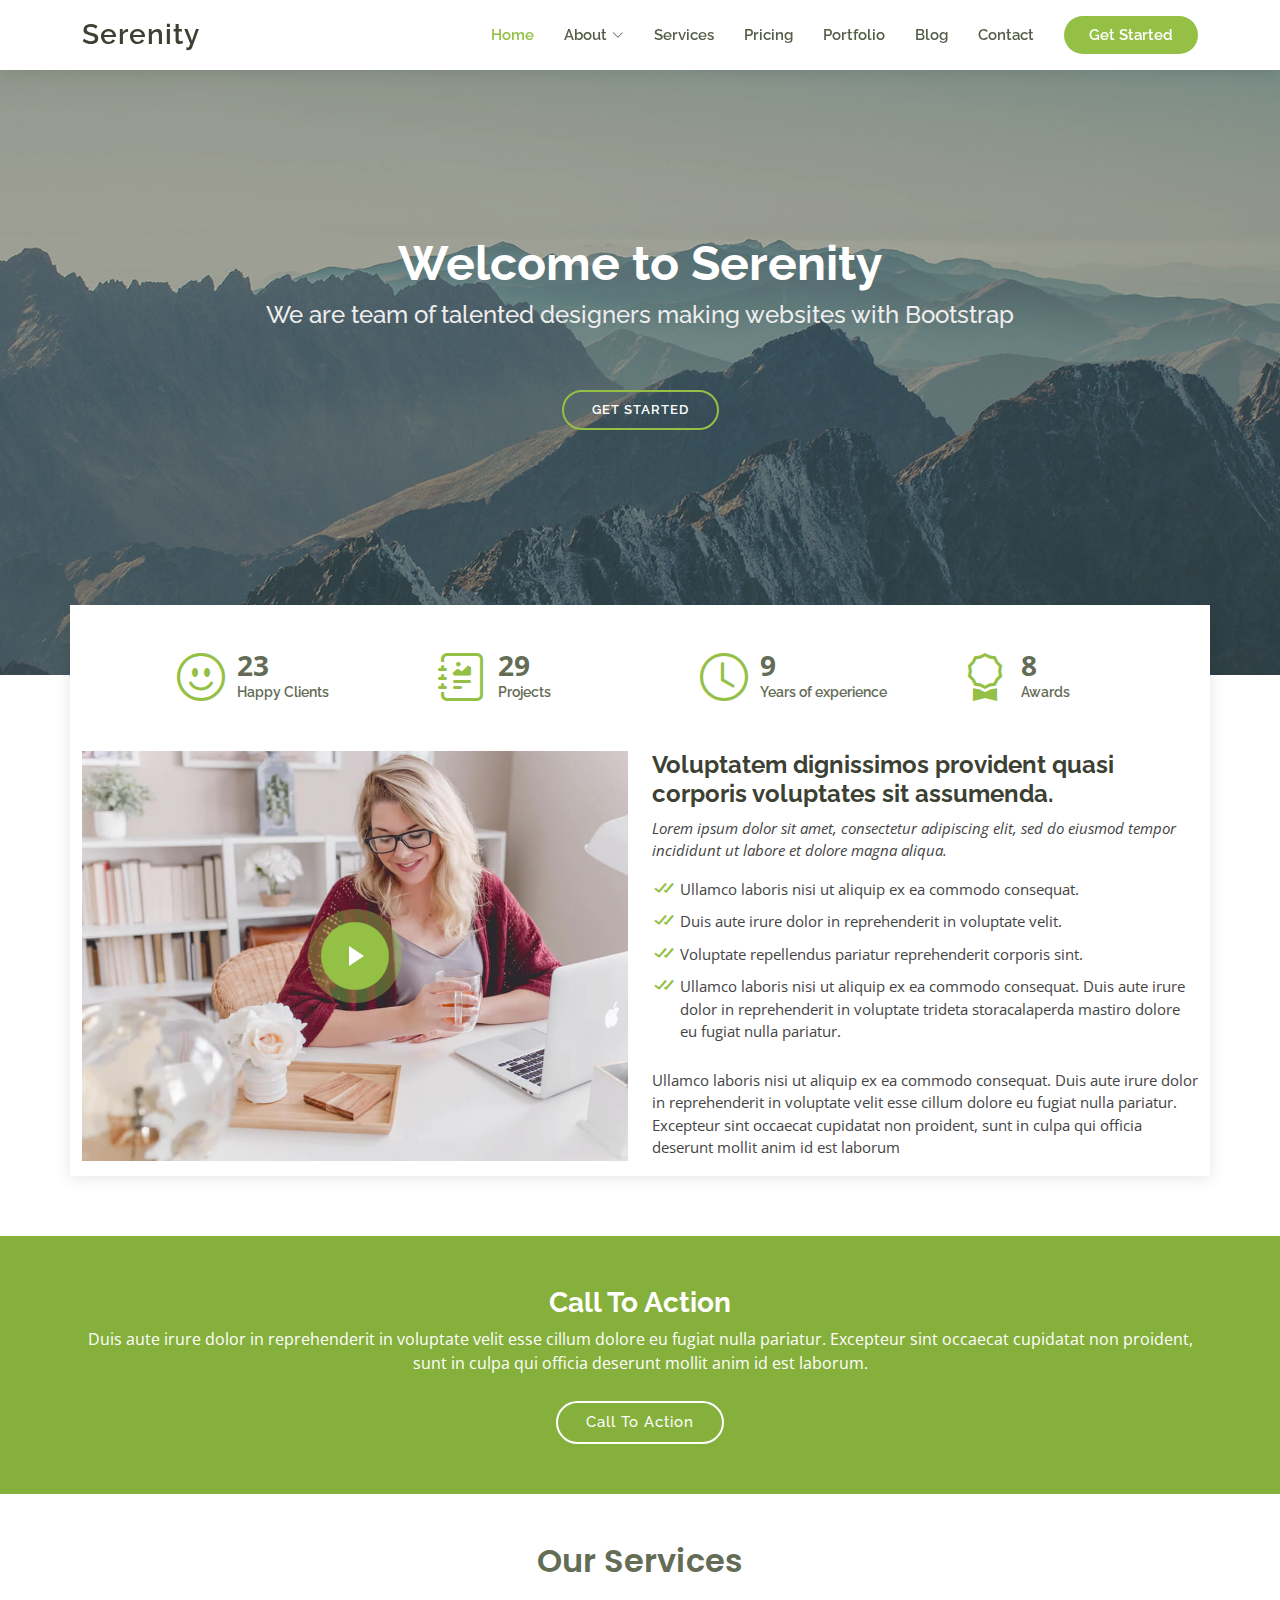
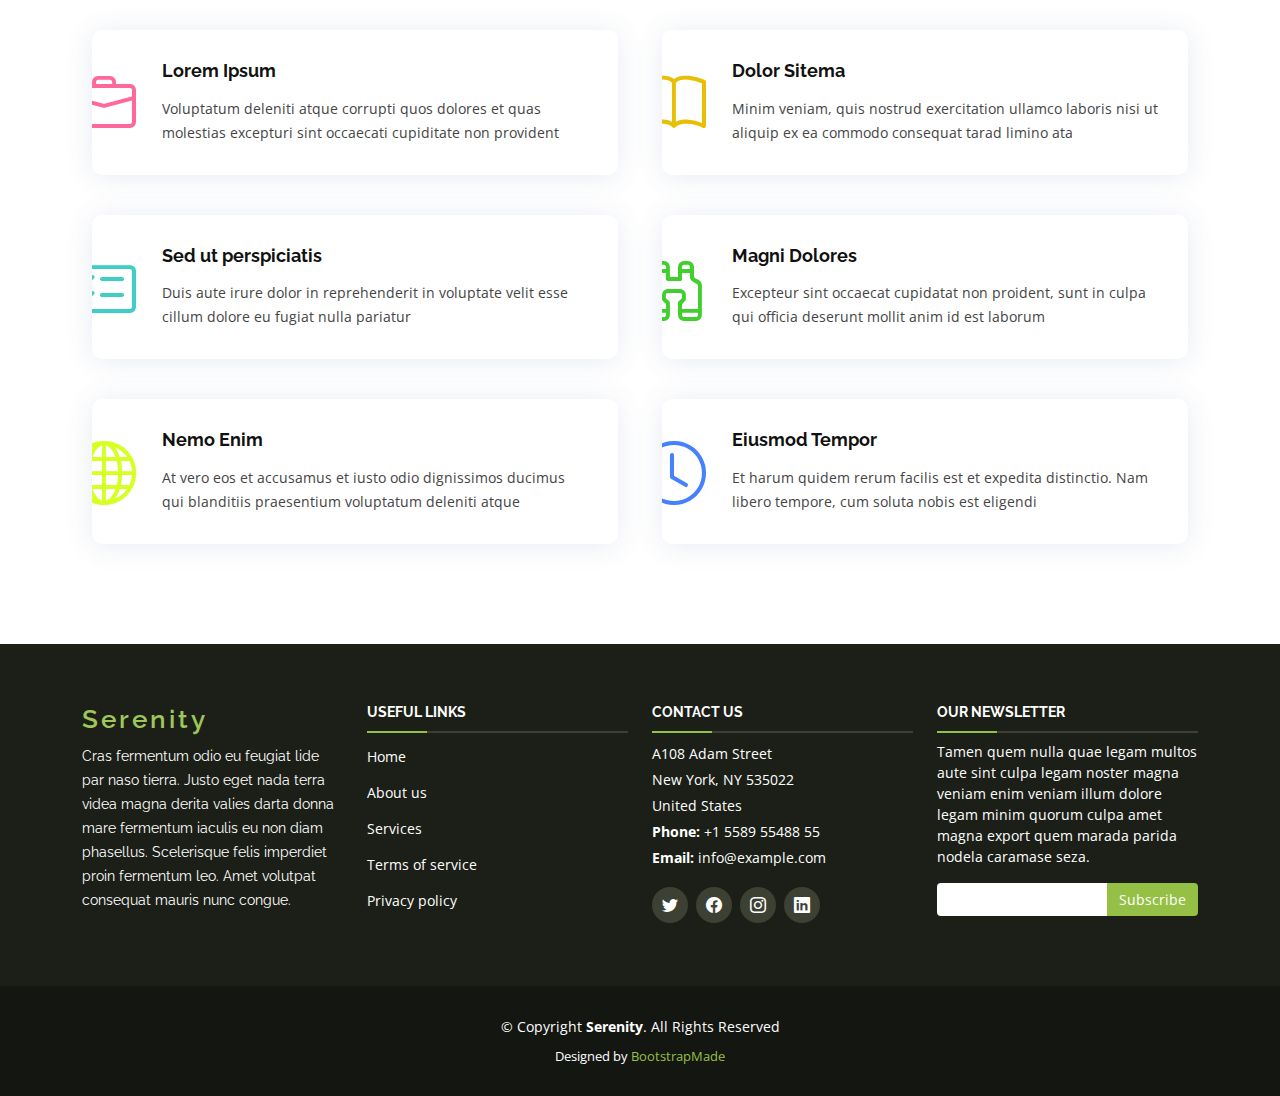
==== index.html @ 633f8e51 "ggwp" ====
<!DOCTYPE html>
<html lang="en">

<head>
  <meta charset="utf-8">
  <meta content="width=device-width, initial-scale=1.0" name="viewport">

  <title>Serenity Bootstrap Template - Index</title>
  <meta content="" name="description">
  <meta content="" name="keywords">

  <!-- Favicons -->
  <link href="assets/img/favicon.png" rel="icon">
  <link href="assets/img/apple-touch-icon.png" rel="apple-touch-icon">

  <!-- Google Fonts -->
  <link href="https://fonts.googleapis.com/css?family=Open+Sans:300,300i,400,400i,600,600i,700,700i|Raleway:300,300i,400,400i,500,500i,600,600i,700,700i|Poppins:300,300i,400,400i,500,500i,600,600i,700,700i" rel="stylesheet">

  <!-- Vendor CSS Files -->
  <link href="assets/vendor/aos/aos.css" rel="stylesheet">
  <link href="assets/vendor/bootstrap/css/bootstrap.min.css" rel="stylesheet">
  <link href="assets/vendor/bootstrap-icons/bootstrap-icons.css" rel="stylesheet">
  <link href="assets/vendor/boxicons/css/boxicons.min.css" rel="stylesheet">
  <link href="assets/vendor/glightbox/css/glightbox.min.css" rel="stylesheet">
  <link href="assets/vendor/swiper/swiper-bundle.min.css" rel="stylesheet">

  <!-- Template Main CSS File -->
  <link href="assets/css/style.css" rel="stylesheet">

  <!-- =======================================================
  * Template Name: Serenity
  * Updated: Jul 27 2023 with Bootstrap v5.3.1
  * Template URL: https://bootstrapmade.com/serenity-bootstrap-corporate-template/
  * Author: BootstrapMade.com
  * License: https://bootstrapmade.com/license/
  ======================================================== -->
</head>

<body>

  <!-- ======= Header ======= -->
  <header id="header" class="fixed-top d-flex align-items-center">
    <div class="container d-flex align-items-center justify-content-between">

      <div class="logo">
        <h1 class="text-light"><a href="index.html">Serenity</a></h1>
        <!-- Uncomment below if you prefer to use an image logo -->
        <!-- <a href="index.html"><img src="assets/img/logo.png" alt="" class="img-fluid"></a>-->
      </div>

      <nav id="navbar" class="navbar">
        <ul>
          <li><a class="active" href="index.html">Home</a></li>
          <li class="dropdown"><a href="#"><span>About</span> <i class="bi bi-chevron-down"></i></a>
            <ul>
              <li><a href="about.html">About</a></li>
              <li><a href="team.html">Team</a></li>
              <li class="dropdown"><a href="#"><span>Deep Drop Down</span> <i class="bi bi-chevron-right"></i></a>
                <ul>
                  <li><a href="#">Deep Drop Down 1</a></li>
                  <li><a href="#">Deep Drop Down 2</a></li>
                  <li><a href="#">Deep Drop Down 3</a></li>
                  <li><a href="#">Deep Drop Down 4</a></li>
                  <li><a href="#">Deep Drop Down 5</a></li>
                </ul>
              </li>
            </ul>
          </li>
          <li><a href="services.html">Services</a></li>
          <li><a href="pricing.html">Pricing</a></li>
          <li><a href="portfolio.html">Portfolio</a></li>
          <li><a href="blog.html">Blog</a></li>
          <li><a href="contact.html">Contact</a></li>

          <li><a class="getstarted" href="about.html">Get Started</a></li>
        </ul>
        <i class="bi bi-list mobile-nav-toggle"></i>
      </nav><!-- .navbar -->

    </div>
  </header><!-- End Header -->

  <!-- ======= Hero Section ======= -->
  <section id="hero">
    <div class="hero-container" >
      <h1>Welcome to Serenity</h1>
      <h2>We are team of talented designers making websites with Bootstrap</h2>
      <a href="#about" class="btn-get-started scrollto">Get Started</a>
    </div>
  </section><!-- End Hero -->

  <main id="main">

    <!-- ======= About Section ======= -->
    <section id="about" class="about">
      <div class="container">

        <div class="row justify-content-end">
          <div class="col-lg-11">
            <div class="row justify-content-end">

              <div class="col-lg-3 col-md-5 col-6 d-md-flex align-items-md-stretch">
                <div class="count-box py-5">
                  <i class="bi bi-emoji-smile"></i>
                  <span data-purecounter-start="0" data-purecounter-end="65" class="purecounter">0</span>
                  <p>Happy Clients</p>
                </div>
              </div>

              <div class="col-lg-3 col-md-5 col-6 d-md-flex align-items-md-stretch">
                <div class="count-box py-5">
                  <i class="bi bi-journal-richtext"></i>
                  <span data-purecounter-start="0" data-purecounter-end="85" class="purecounter">0</span>
                  <p>Projects</p>
                </div>
              </div>

              <div class="col-lg-3 col-md-5 col-6 d-md-flex align-items-md-stretch">
                <div class="count-box pb-5 pt-0 pt-lg-5">
                  <i class="bi bi-clock"></i>
                  <span data-purecounter-start="0" data-purecounter-end="27" class="purecounter">0</span>
                  <p>Years of experience</p>
                </div>
              </div>

              <div class="col-lg-3 col-md-5 col-6 d-md-flex align-items-md-stretch">
                <div class="count-box pb-5 pt-0 pt-lg-5">
                  <i class="bi bi-award"></i>
                  <span data-purecounter-start="0" data-purecounter-end="22" class="purecounter">0</span>
                  <p>Awards</p>
                </div>
              </div>

            </div>
          </div>
        </div>

        <div class="row">

          <div class="col-lg-6 video-box align-self-baseline position-relative">
            <img src="assets/img/about.jpg" class="img-fluid" alt="">
            <a href="https://www.youtube.com/watch?v=jDDaplaOz7Q" class="glightbox play-btn mb-4"></a>
          </div>

          <div class="col-lg-6 pt-3 pt-lg-0 content">
            <h3>Voluptatem dignissimos provident quasi corporis voluptates sit assumenda.</h3>
            <p class="fst-italic">
              Lorem ipsum dolor sit amet, consectetur adipiscing elit, sed do eiusmod tempor incididunt ut labore et dolore
              magna aliqua.
            </p>
            <ul>
              <li><i class="bx bx-check-double"></i> Ullamco laboris nisi ut aliquip ex ea commodo consequat.</li>
              <li><i class="bx bx-check-double"></i> Duis aute irure dolor in reprehenderit in voluptate velit.</li>
              <li><i class="bx bx-check-double"></i> Voluptate repellendus pariatur reprehenderit corporis sint.</li>
              <li><i class="bx bx-check-double"></i> Ullamco laboris nisi ut aliquip ex ea commodo consequat. Duis aute irure dolor in reprehenderit in voluptate trideta storacalaperda mastiro dolore eu fugiat nulla pariatur.</li>
            </ul>
            <p>
              Ullamco laboris nisi ut aliquip ex ea commodo consequat. Duis aute irure dolor in reprehenderit in voluptate
              velit esse cillum dolore eu fugiat nulla pariatur. Excepteur sint occaecat cupidatat non proident, sunt in
              culpa qui officia deserunt mollit anim id est laborum
            </p>
          </div>

        </div>

      </div>
    </section><!-- End About Section -->

    <!-- ======= Cta Section ======= -->
    <section id="cta" class="cta">
      <div class="container" >

        <div class="text-center">
          <h3>Call To Action</h3>
          <p> Duis aute irure dolor in reprehenderit in voluptate velit esse cillum dolore eu fugiat nulla pariatur. Excepteur sint occaecat cupidatat non proident, sunt in culpa qui officia deserunt mollit anim id est laborum.</p>
          <a class="cta-btn" href="#">Call To Action</a>
        </div>

      </div>
    </section><!-- End Cta Section -->

    <!-- ======= Services Section ======= -->
    <section id="services" class="services ">
      <div class="container">

        <div class="section-title pt-5" >
          <h2>Our Services</h2>
        </div>

        <div class="row">
          <div class="col-md-6">
            <div class="icon-box" >
              <div class="icon"><i class="bi bi-briefcase" style="color: #ff689b;"></i></div>
              <h4 class="title"><a href="">Lorem Ipsum</a></h4>
              <p class="description">Voluptatum deleniti atque corrupti quos dolores et quas molestias excepturi sint occaecati cupiditate non provident</p>
            </div>
          </div>
          <div class="col-md-6">
            <div class="icon-box" >
              <div class="icon"><i class="bi bi-book" style="color: #e9bf06;"></i></div>
              <h4 class="title"><a href="">Dolor Sitema</a></h4>
              <p class="description">Minim veniam, quis nostrud exercitation ullamco laboris nisi ut aliquip ex ea commodo consequat tarad limino ata</p>
            </div>
          </div>

          <div class="col-md-6"  data-aos-delay="100">
            <div class="icon-box">
              <div class="icon"><i class="bi bi-card-checklist" style="color: #3fcdc7;"></i></div>
              <h4 class="title"><a href="">Sed ut perspiciatis</a></h4>
              <p class="description">Duis aute irure dolor in reprehenderit in voluptate velit esse cillum dolore eu fugiat nulla pariatur</p>
            </div>
          </div>
          <div class="col-md-6"  data-aos-delay="100">
            <div class="icon-box">
              <div class="icon"><i class="bi bi-binoculars" style="color:#41cf2e;"></i></div>
              <h4 class="title"><a href="">Magni Dolores</a></h4>
              <p class="description">Excepteur sint occaecat cupidatat non proident, sunt in culpa qui officia deserunt mollit anim id est laborum</p>
            </div>
          </div>

          <div class="col-md-6"  data-aos-delay="200">
            <div class="icon-box">
              <div class="icon"><i class="bi bi-globe" style="color: #d6ff22;"></i></div>
              <h4 class="title"><a href="">Nemo Enim</a></h4>
              <p class="description">At vero eos et accusamus et iusto odio dignissimos ducimus qui blanditiis praesentium voluptatum deleniti atque</p>
            </div>
          </div>
          <div class="col-md-6"  data-aos-delay="200">
            <div class="icon-box">
              <div class="icon"><i class="bi bi-clock" style="color: #4680ff;"></i></div>
              <h4 class="title"><a href="">Eiusmod Tempor</a></h4>
              <p class="description">Et harum quidem rerum facilis est et expedita distinctio. Nam libero tempore, cum soluta nobis est eligendi</p>
            </div>
          </div>
        </div>

      </div>
    </section><!-- End Services Section -->

  </main><!-- End #main -->

  <!-- ======= Footer ======= -->
  <footer id="footer">
    <div class="footer-top">
      <div class="container">
        <div class="row">

          <div class="col-lg-3 col-md-6 footer-info">
            <h3>Serenity</h3>
            <p>Cras fermentum odio eu feugiat lide par naso tierra. Justo eget nada terra videa magna derita valies darta donna mare fermentum iaculis eu non diam phasellus. Scelerisque felis imperdiet proin fermentum leo. Amet volutpat consequat mauris nunc congue.</p>
          </div>

          <div class="col-lg-3 col-md-6 footer-links">
            <h4>Useful Links</h4>
            <ul>
              <li><a href="#">Home</a></li>
              <li><a href="#">About us</a></li>
              <li><a href="#">Services</a></li>
              <li><a href="#">Terms of service</a></li>
              <li><a href="#">Privacy policy</a></li>
            </ul>
          </div>

          <div class="col-lg-3 col-md-6 footer-contact">
            <h4>Contact Us</h4>
            <p>
              A108 Adam Street <br>
              New York, NY 535022<br>
              United States <br>
              <strong>Phone:</strong> +1 5589 55488 55<br>
              <strong>Email:</strong> info@example.com<br>
            </p>

            <div class="social-links">
              <a href="#" class="twitter"><i class="bi bi-twitter"></i></a>
              <a href="#" class="facebook"><i class="bi bi-facebook"></i></a>
              <a href="#" class="instagram"><i class="bi bi-instagram"></i></a>
              <a href="#" class="linkedin"><i class="bi bi-linkedin"></i></a>
            </div>

          </div>

          <div class="col-lg-3 col-md-6 footer-newsletter">
            <h4>Our Newsletter</h4>
            <p>Tamen quem nulla quae legam multos aute sint culpa legam noster magna veniam enim veniam illum dolore legam minim quorum culpa amet magna export quem marada parida nodela caramase seza.</p>
            <form action="" method="post">
              <input type="email" name="email"><input type="submit" value="Subscribe">
            </form>
          </div>

        </div>
      </div>
    </div>

    <div class="container">
      <div class="copyright">
        &copy; Copyright <strong><span>Serenity</span></strong>. All Rights Reserved
      </div>
      <div class="credits">
        <!-- All the links in the footer should remain intact. -->
        <!-- You can delete the links only if you purchased the pro version. -->
        <!-- Licensing information: https://bootstrapmade.com/license/ -->
        <!-- Purchase the pro version with working PHP/AJAX contact form: https://bootstrapmade.com/serenity-bootstrap-corporate-template/ -->
        Designed by <a href="https://bootstrapmade.com/">BootstrapMade</a>
      </div>
    </div>
  </footer><!-- End Footer -->

  <a href="#" class="back-to-top d-flex align-items-center justify-content-center"><i class="bi bi-arrow-up-short"></i></a>

  <!-- Vendor JS Files -->
  <script src="assets/vendor/purecounter/purecounter_vanilla.js"></script>
  <script src="assets/vendor/aos/aos.js"></script>
  <script src="assets/vendor/bootstrap/js/bootstrap.bundle.min.js"></script>
  <script src="assets/vendor/glightbox/js/glightbox.min.js"></script>
  <script src="assets/vendor/isotope-layout/isotope.pkgd.min.js"></script>
  <script src="assets/vendor/swiper/swiper-bundle.min.js"></script>
  <script src="assets/vendor/waypoints/noframework.waypoints.js"></script>
  <script src="assets/vendor/php-email-form/validate.js"></script>

  <!-- Template Main JS File -->
  <script src="assets/js/main.js"></script>

</body>

</html>
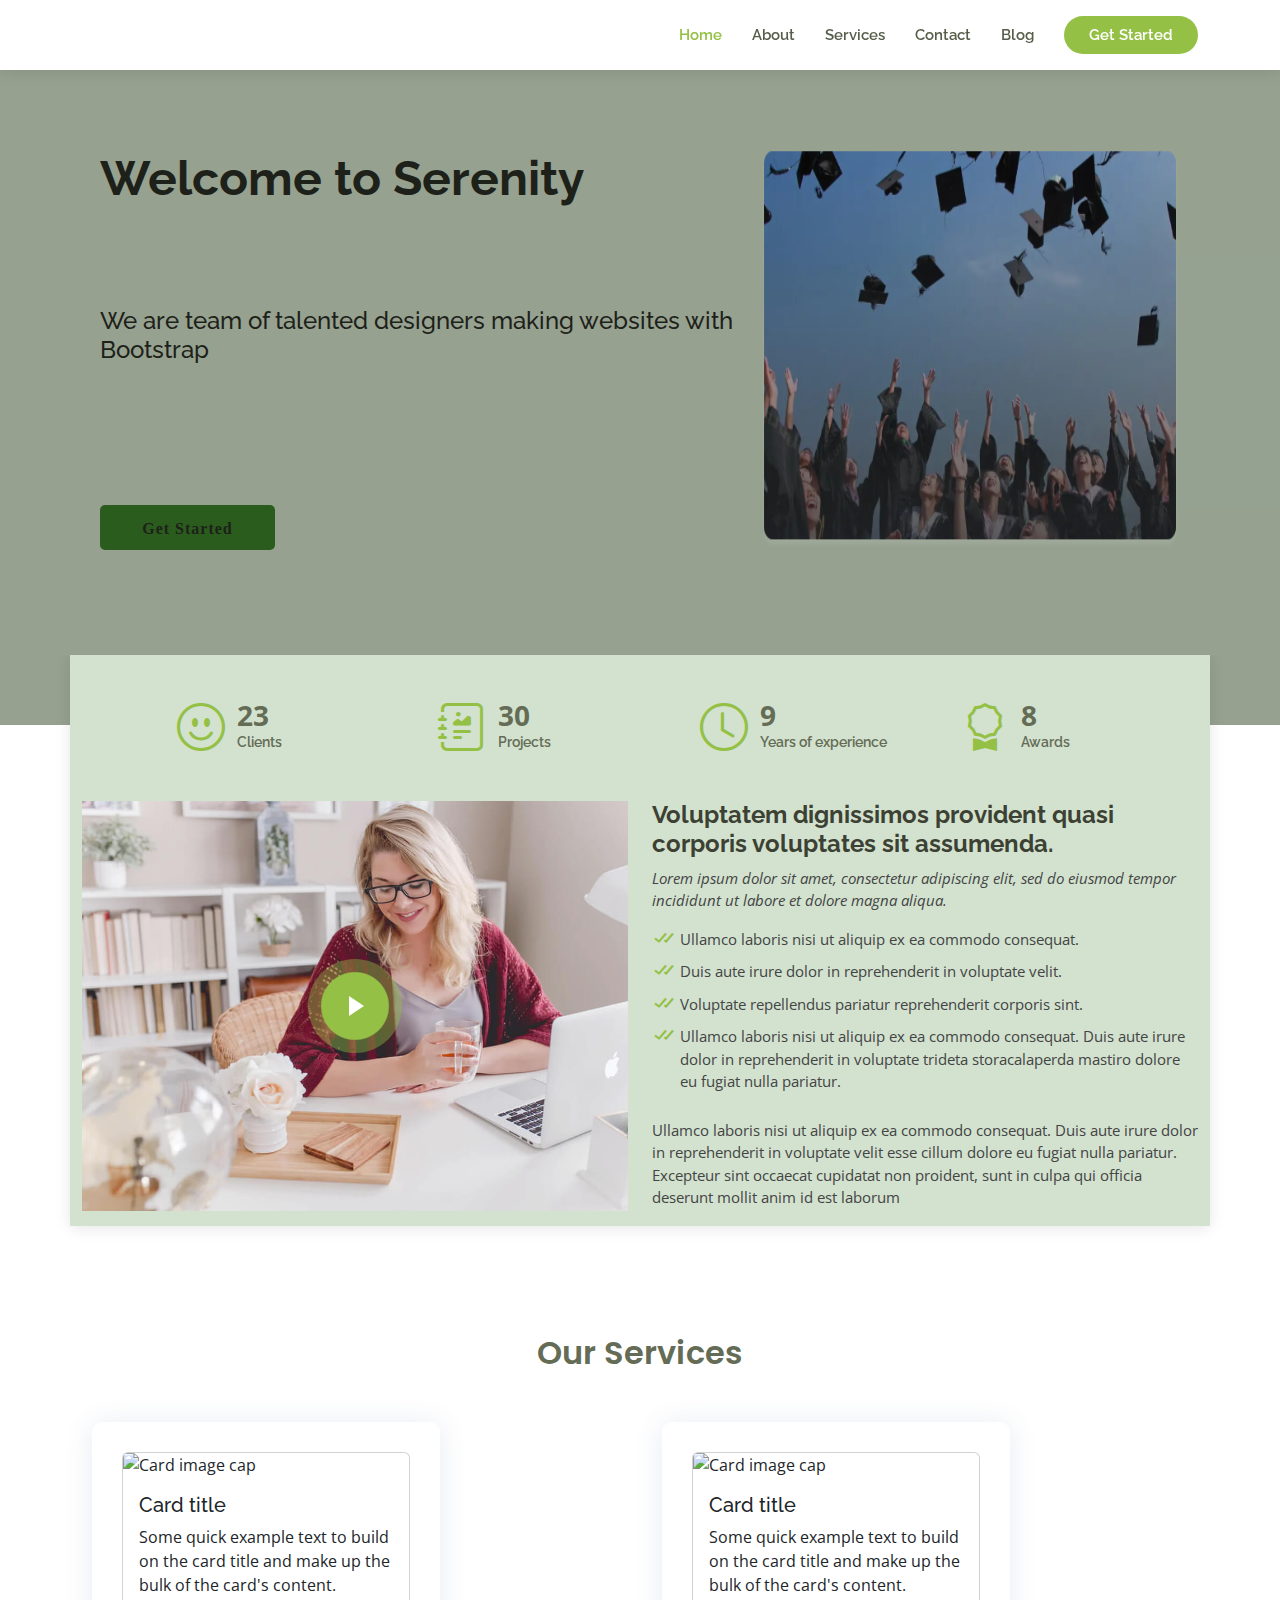
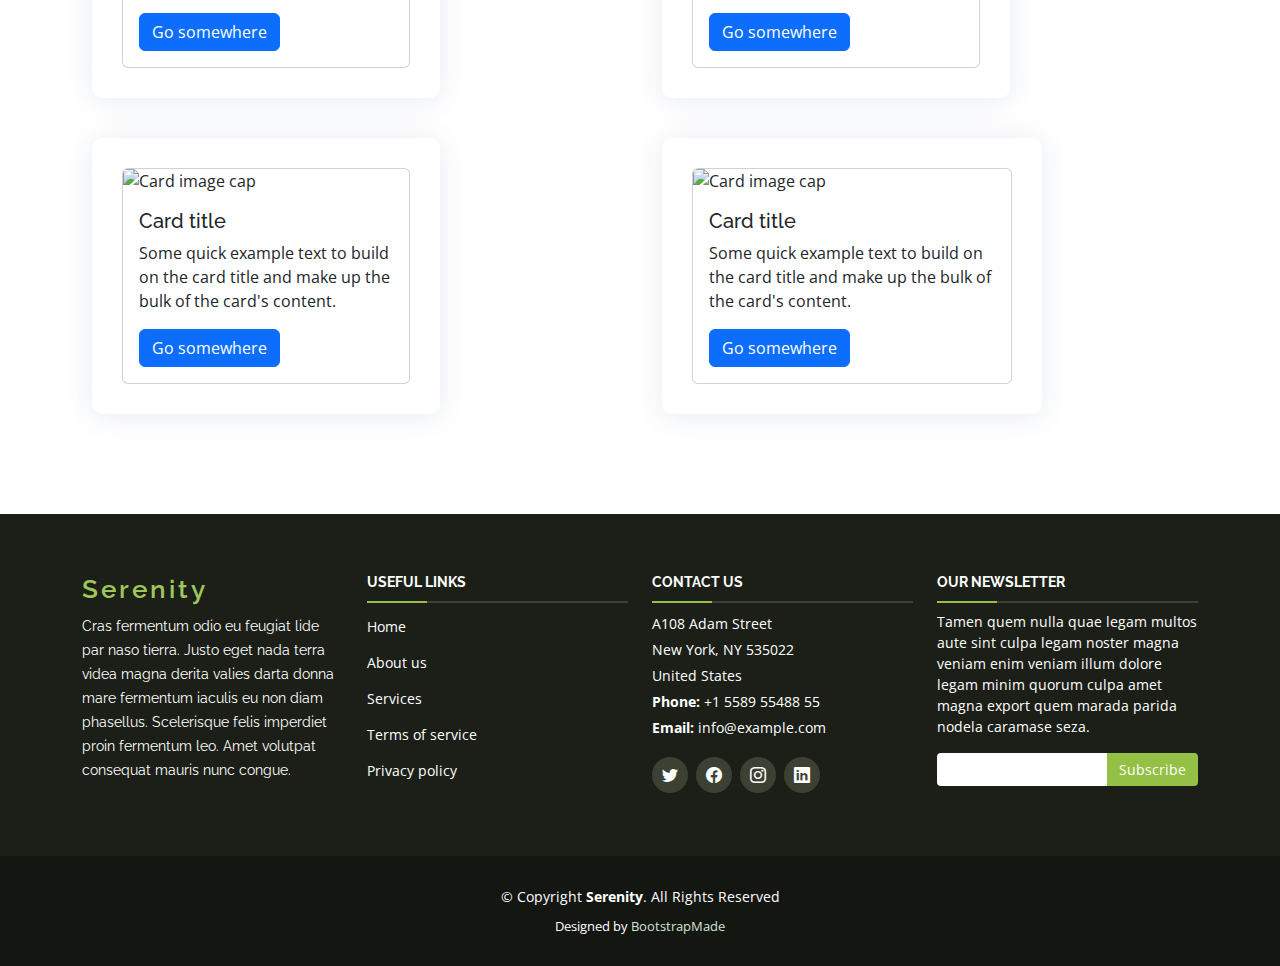
==== commit dbbeb0d1: "homepages" ====
--- a/index.html
+++ b/index.html
@@ -43,35 +43,18 @@
     <div class="container d-flex align-items-center justify-content-between">
 
       <div class="logo">
-        <h1 class="text-light"><a href="index.html">Serenity</a></h1>
+        <!-- <h1 class="text-light"><a href="index.html">Serenity</a></h1> -->
         <!-- Uncomment below if you prefer to use an image logo -->
-        <!-- <a href="index.html"><img src="assets/img/logo.png" alt="" class="img-fluid"></a>-->
+        <a href="index.html"><img src="assets/img/logo.png" alt="" class="img-fluid"></a>
       </div>
 
       <nav id="navbar" class="navbar">
         <ul>
           <li><a class="active" href="index.html">Home</a></li>
-          <li class="dropdown"><a href="#"><span>About</span> <i class="bi bi-chevron-down"></i></a>
-            <ul>
-              <li><a href="about.html">About</a></li>
-              <li><a href="team.html">Team</a></li>
-              <li class="dropdown"><a href="#"><span>Deep Drop Down</span> <i class="bi bi-chevron-right"></i></a>
-                <ul>
-                  <li><a href="#">Deep Drop Down 1</a></li>
-                  <li><a href="#">Deep Drop Down 2</a></li>
-                  <li><a href="#">Deep Drop Down 3</a></li>
-                  <li><a href="#">Deep Drop Down 4</a></li>
-                  <li><a href="#">Deep Drop Down 5</a></li>
-                </ul>
-              </li>
-            </ul>
-          </li>
+          <li><a href="about.html">About</a></li>
           <li><a href="services.html">Services</a></li>
-          <li><a href="pricing.html">Pricing</a></li>
-          <li><a href="portfolio.html">Portfolio</a></li>
+          <li><a href="contact.html">Contact</a></li>
           <li><a href="blog.html">Blog</a></li>
-          <li><a href="contact.html">Contact</a></li>
-
           <li><a class="getstarted" href="about.html">Get Started</a></li>
         </ul>
         <i class="bi bi-list mobile-nav-toggle"></i>
@@ -84,6 +67,7 @@
   <section id="hero">
     <div class="hero-container" >
       <h1>Welcome to Serenity</h1>
+      <img class="image-hero" src="assets/img/hero.png" alt="Hero Imgs" data-aos="zoom-out" data-aos-delay="100" width="100%">
       <h2>We are team of talented designers making websites with Bootstrap</h2>
       <a href="#about" class="btn-get-started scrollto">Get Started</a>
     </div>
@@ -103,7 +87,7 @@
                 <div class="count-box py-5">
                   <i class="bi bi-emoji-smile"></i>
                   <span data-purecounter-start="0" data-purecounter-end="65" class="purecounter">0</span>
-                  <p>Happy Clients</p>
+                  <p>Clients</p>
                 </div>
               </div>
 
@@ -167,7 +151,7 @@
     </section><!-- End About Section -->
 
     <!-- ======= Cta Section ======= -->
-    <section id="cta" class="cta">
+    <!-- <section id="cta" class="cta">
       <div class="container" >
 
         <div class="text-center">
@@ -177,7 +161,7 @@
         </div>
 
       </div>
-    </section><!-- End Cta Section -->
+    </section>End Cta Section -->
 
     <!-- ======= Services Section ======= -->
     <section id="services" class="services ">
@@ -190,46 +174,50 @@
         <div class="row">
           <div class="col-md-6">
             <div class="icon-box" >
-              <div class="icon"><i class="bi bi-briefcase" style="color: #ff689b;"></i></div>
-              <h4 class="title"><a href="">Lorem Ipsum</a></h4>
-              <p class="description">Voluptatum deleniti atque corrupti quos dolores et quas molestias excepturi sint occaecati cupiditate non provident</p>
+              <div class="card" style="width: 18rem;">
+                <img class="card-img-top" src="assets/img/tax.png" alt="Card image cap">
+                <div class="card-body">
+                  <h5 class="card-title">Card title</h5>
+                  <p class="card-text">Some quick example text to build on the card title and make up the bulk of the card's content.</p>
+                  <a href="#" class="btn btn-primary">Go somewhere</a>
+                </div>
+              </div>
             </div>
           </div>
           <div class="col-md-6">
             <div class="icon-box" >
-              <div class="icon"><i class="bi bi-book" style="color: #e9bf06;"></i></div>
-              <h4 class="title"><a href="">Dolor Sitema</a></h4>
-              <p class="description">Minim veniam, quis nostrud exercitation ullamco laboris nisi ut aliquip ex ea commodo consequat tarad limino ata</p>
-            </div>
-          </div>
-
+              <div class="card" style="width: 18rem;">
+                <img class="card-img-top" src="..." alt="Card image cap">
+                <div class="card-body">
+                  <h5 class="card-title">Card title</h5>
+                  <p class="card-text">Some quick example text to build on the card title and make up the bulk of the card's content.</p>
+                  <a href="#" class="btn btn-primary">Go somewhere</a>
+                </div>
+              </div>
+            </div>
+          </div>
           <div class="col-md-6"  data-aos-delay="100">
             <div class="icon-box">
-              <div class="icon"><i class="bi bi-card-checklist" style="color: #3fcdc7;"></i></div>
-              <h4 class="title"><a href="">Sed ut perspiciatis</a></h4>
-              <p class="description">Duis aute irure dolor in reprehenderit in voluptate velit esse cillum dolore eu fugiat nulla pariatur</p>
+              <div class="card" style="width: 18rem;">
+                <img class="card-img-top" src="..." alt="Card image cap">
+                <div class="card-body">
+                  <h5 class="card-title">Card title</h5>
+                  <p class="card-text">Some quick example text to build on the card title and make up the bulk of the card's content.</p>
+                  <a href="#" class="btn btn-primary">Go somewhere</a>
+                </div>
+              </div>
             </div>
           </div>
           <div class="col-md-6"  data-aos-delay="100">
             <div class="icon-box">
-              <div class="icon"><i class="bi bi-binoculars" style="color:#41cf2e;"></i></div>
-              <h4 class="title"><a href="">Magni Dolores</a></h4>
-              <p class="description">Excepteur sint occaecat cupidatat non proident, sunt in culpa qui officia deserunt mollit anim id est laborum</p>
-            </div>
-          </div>
-
-          <div class="col-md-6"  data-aos-delay="200">
-            <div class="icon-box">
-              <div class="icon"><i class="bi bi-globe" style="color: #d6ff22;"></i></div>
-              <h4 class="title"><a href="">Nemo Enim</a></h4>
-              <p class="description">At vero eos et accusamus et iusto odio dignissimos ducimus qui blanditiis praesentium voluptatum deleniti atque</p>
-            </div>
-          </div>
-          <div class="col-md-6"  data-aos-delay="200">
-            <div class="icon-box">
-              <div class="icon"><i class="bi bi-clock" style="color: #4680ff;"></i></div>
-              <h4 class="title"><a href="">Eiusmod Tempor</a></h4>
-              <p class="description">Et harum quidem rerum facilis est et expedita distinctio. Nam libero tempore, cum soluta nobis est eligendi</p>
+              <div class="card" style="width: 20rem;">
+                <img class="card-img-top" src="..." alt="Card image cap">
+                <div class="card-body">
+                  <h5 class="card-title">Card title</h5>
+                  <p class="card-text">Some quick example text to build on the card title and make up the bulk of the card's content.</p>
+                  <a href="#" class="btn btn-primary">Go somewhere</a>
+                </div>
+              </div>
             </div>
           </div>
         </div>
--- a/assets/css/style.css
+++ b/assets/css/style.css
@@ -9,13 +9,35 @@
 /*--------------------------------------------------------------
 # General
 --------------------------------------------------------------*/
+
+:root {
+  --primary-surface: #D2E2CF;
+  --footer: #1C1F18;
+  --button: #1F6F0F;
+  --body-color: #FFFFFF;
+  --font-color: #0A0A0A;
+} 
+
+*{
+  margin: 0;
+  padding: 0;
+  box-sizing: border-box;
+  list-style: none;
+  text-decoration: none;
+}
 body {
   font-family: "Open Sans", sans-serif;
   color: #444444;
 }
 
+
+
+container {
+  max-width: 1500px;
+}
+
 a {
-  color: #94c045;
+  color: var(--primary-surface);
   text-decoration: none;
 }
 
@@ -356,10 +378,11 @@
 #hero {
   width: 100%;
   height: 75vh;
-  background: url("../img/hero-bg.jpg") top center;
+  background: var(--primary-surface);
   background-size: cover;
   position: relative;
   margin-bottom: -140px;
+  margin-top: 50px;
   z-index: 1;
 }
 
@@ -374,16 +397,14 @@
 }
 
 #hero .hero-container {
-  position: absolute;
-  bottom: 0;
-  top: 0;
-  left: 0;
-  right: 0;
-  display: flex;
-  justify-content: center;
-  align-items: center;
-  flex-direction: column;
-  text-align: center;
+  background-color: var(--primary-surface);
+    background-size: cover;
+    width: 100%;
+    display: grid;
+    grid-template-columns: 660px auto;
+    grid-template-rows: auto auto 45px;
+    margin-bottom: 50px;
+    padding: 100px;
 }
 
 #hero h1 {
@@ -391,13 +412,23 @@
   font-size: 48px;
   font-weight: 700;
   line-height: 56px;
-  color: #fff;
+  color: var(--font-color);
 }
 
 #hero h2 {
-  color: #eee;
+  color: var(--font-color);
   margin-bottom: 50px;
   font-size: 24px;
+}
+
+.image-hero{
+  grid-row-start: 1;
+    grid-row-end: 4;
+    grid-column-start: 2;
+    grid-column-end: 3;
+    margin-left: auto;
+    height: 400px;
+    display: block;
 }
 
 #hero .btn-get-started {
@@ -405,14 +436,16 @@
   font-weight: 600;
   font-size: 13px;
   letter-spacing: 1px;
-  display: inline-block;
-  padding: 8px 28px;
-  border-radius: 50px;
-  transition: 0.5s;
-  margin: 10px;
-  border: 2px solid #94c045;
-  text-transform: uppercase;
-  color: #fff;
+  max-width: 175px;
+  padding: 12px;
+  font-size: 16px;
+  border-radius: 5px;
+  text-align: center;
+  border-style: none;
+  transition: background-color .3s;
+  font-family: Ubuntu;
+  color: var(--font-color);
+  background-color: var(--button);
 }
 
 #hero .btn-get-started:hover {
@@ -531,7 +564,7 @@
 .about .container {
   box-shadow: 0px 2px 15px rgba(0, 0, 0, 0.1);
   padding-bottom: 15px;
-  background: #fff;
+  background: var(--primary-surface);
 }
 
 .about .count-box {
@@ -733,9 +766,11 @@
 .services .icon-box {
   padding: 30px;
   position: relative;
+  display: flex;
   overflow: hidden;
   border-radius: 10px;
   margin: 0 10px 40px 10px;
+  max-width: max-content;
   background: #fff;
   box-shadow: 0 2px 29px 0 rgba(68, 88, 144, 0.12);
   transition: all 0.3s ease-in-out;
